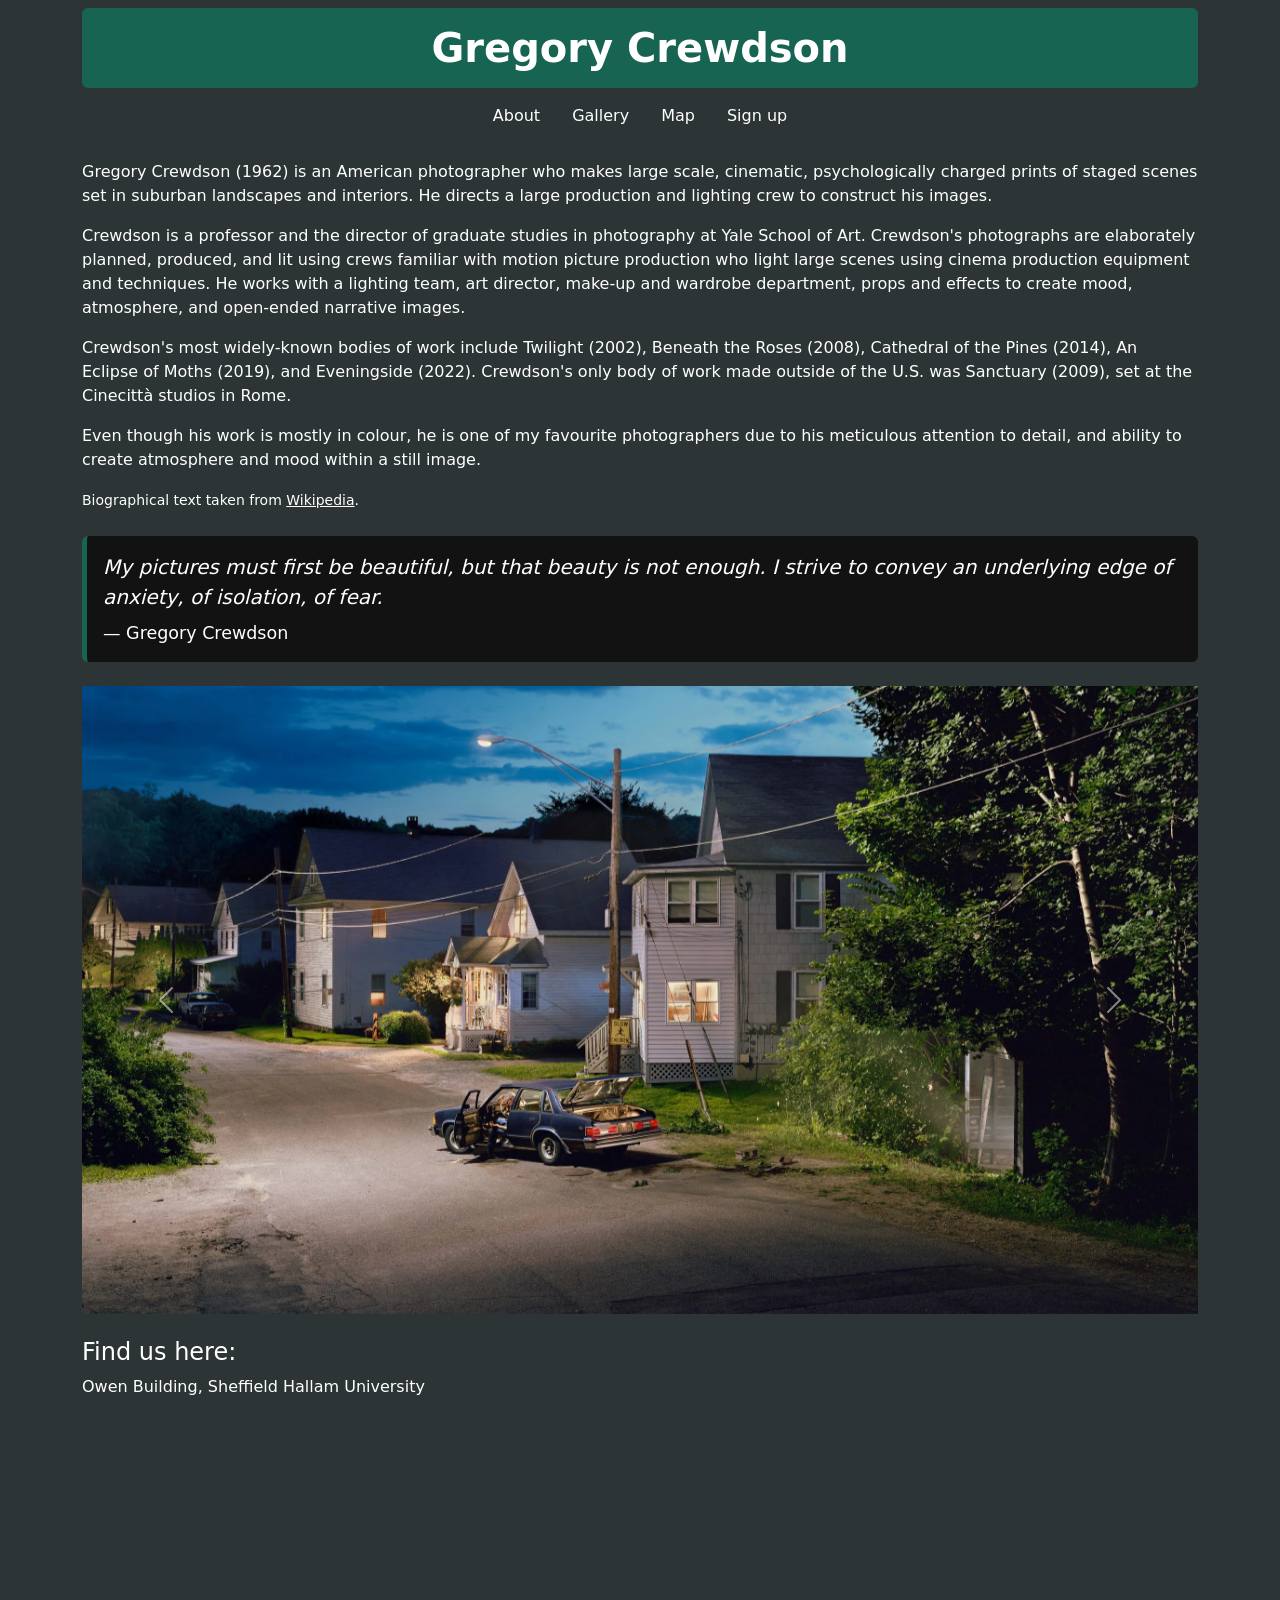
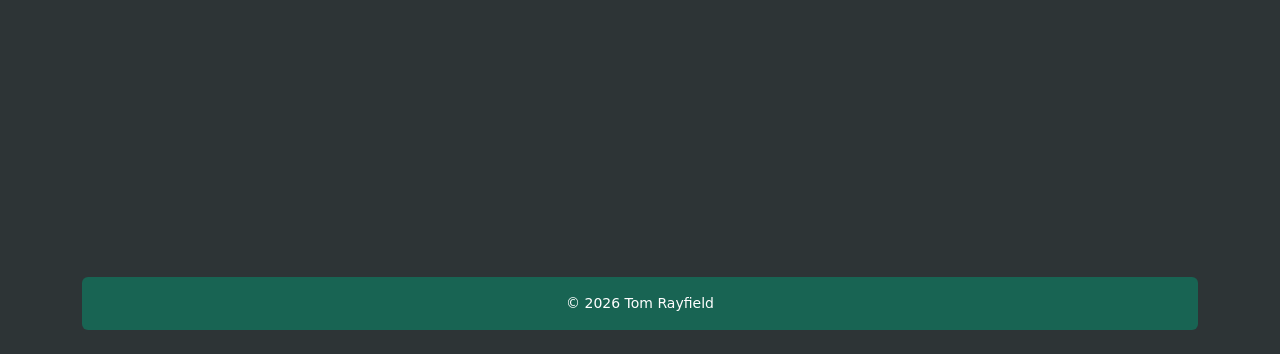
==== bootstrap.html @ 0692f91e "Add files via upload" ====
<!DOCTYPE html>
<html lang="en">
<head>
  <meta charset="UTF-8">
  <meta name="viewport" content="width=device-width, initial-scale=1">
  <meta name="description" content="A short page about Gregory Crewdson demonstrating responsive design and accessibility.">
  <title>Gregory Crewdson</title>

  <link href="https://cdn.jsdelivr.net/npm/bootstrap@5.3.3/dist/css/bootstrap.min.css" rel="stylesheet">
  <link href="bootstrap.css" rel="stylesheet">
</head>
<body>
    <header class="container my-2">
        <h1 class="bg-primary text-white text-center fs-1 fw-bold p-3 rounded-2">Gregory Crewdson</h1>
        <nav aria-label="Page sections">
            <ul class="nav justify-content-center my-2">
                <li class="nav-item"><a class="nav-link" href="#about">About</a></li>
                <li class="nav-item"><a class="nav-link" href="#gallery">Gallery</a></li>
                <li class="nav-item"><a class="nav-link" href="#map">Map</a></li>
                <li class="nav-item"><a class="nav-link" href="#signup">Sign up</a></li>
            </ul>
        </nav>
    </header>


    <main class="container my-4 text-white">
        <article id="about">
            <p>Gregory Crewdson (1962) is an American photographer who makes large scale, cinematic, psychologically charged prints of staged scenes set in suburban landscapes and interiors. He directs a large production and lighting crew to construct his images.</p>
            <p>Crewdson is a professor and the director of graduate studies in photography at Yale School of Art. Crewdson's photographs are elaborately planned, produced, and lit using crews familiar with motion picture production who light large scenes using cinema production equipment and techniques. He works with a lighting team, art director, make-up and wardrobe department, props and effects to create mood, atmosphere, and open-ended narrative images.</p>
            <p>Crewdson's most widely-known bodies of work include Twilight (2002), Beneath the Roses (2008), Cathedral of the Pines (2014), An Eclipse of Moths (2019), and Eveningside (2022). Crewdson's only body of work made outside of the U.S. was Sanctuary (2009), set at the Cinecittà studios in Rome.</p>
            <p>Even though his work is mostly in colour, he is one of my favourite photographers due to his meticulous attention to detail, and ability to create atmosphere and mood within a still image.</p>
            <p><small>Biographical text taken from <a href="https://en.wikipedia.org/wiki/Gregory_Crewdson" target="_blank">Wikipedia</a>.</small></p>
        </article>
        <blockquote class="blockquote bg-secondary border-start border-5 border-primary rounded-2 p-3 my-4">
                <p class="fst-italic mb-2">My pictures must first be beautiful, but that beauty is not enough. I strive to convey an underlying edge of anxiety, of isolation, of fear.</p>
                <footer class="blockquote-footer mt-2 text-white">Gregory Crewdson</footer>
            </blockquote>
    
        <section id="gallery">
            <div id="carouselExampleInterval" class="carousel slide" data-bs-ride="carousel">
                <div class="carousel-inner">
                    <div class="carousel-item active" data-bs-interval="5000">
                        <div class="ratio ratio-16x9">
                            <img src="bs-i1.jpg" class="object-fit-cover" alt="..." title="Gregory Crewdson - Twilight: Untitled (Man in Car with Shed) (1998)">
                        </div>
                    </div>
                    <div class="carousel-item" data-bs-interval="5000">
                        <div class="ratio ratio-16x9">
                            <img src="bs-i2.jpg" class="object-fit-cover" alt="..." title="Gregory Crewdson - Beneath The Roses: Untitled [Worthington Street] (2006) ">
                        </div>
                    </div>
                    <div class="carousel-item" data-bs-interval="5000">
                        <div class="ratio ratio-16x9">
                            <img src="bs-i3.jpg" class="object-fit-cover" style="object-position: bottom;" alt="..." title="Gregory Crewdson - Eveningside: Morningside Home for Women (2021)">
                        </div>
                    </div>
                    <div class="carousel-item" data-bs-interval="5000">
                        <div class="ratio ratio-16x9">
                            <img src="bs-i4.jpg" class="object-fit-cover" alt="..." title="Gregory Crewdson - Beneath The Roses: Untitled (Trouble with Harry's) (2004)">
                        </div>
                    </div>
                    <div class="carousel-item" data-bs-interval="5000">
                        <div class="ratio ratio-16x9">
                            <img src="bs-i5.jpg" class="object-fit-cover" alt="..." title="Gregory Crewdson - Untitled, Unreleased #4 (2003)">
                        </div>
                    </div>
                </div>
                <button class="carousel-control-prev" type="button" data-bs-target="#carouselExampleInterval" data-bs-slide="prev">
                    <span class="carousel-control-prev-icon" aria-hidden="true"></span>
                    <span class="visually-hidden">Previous</span>
                </button>
                <button class="carousel-control-next" type="button" data-bs-target="#carouselExampleInterval" data-bs-slide="next">
                    <span class="carousel-control-next-icon" aria-hidden="true"></span>
                    <span class="visually-hidden">Next</span>
                </button>
            </div>
         </section>   

        <section id="map" class="mx-auto my-4">
            <h2 class="h4">Find us here:</h2>
            <div class="ratio ratio-21x9">
                <iframe 
                    src="https://www.google.com/maps/embed?pb=!1m18!1m12!1m3!1d1775.5141531665715!2d-1.464710976149084!3d53.37935880284299!2m3!1f0!2f0!3f0!3m2!1i1024!2i768!4f13.1!3m3!1m2!1s0x48798282fe09873b%3A0xc8659573adc6aeca!2sOwen%20Building!5e0!3m2!1sen!2suk!4v1791137756285!5m2!1sen!2suk" 
                    width="100%" 
                    style="border:0;" 
                    allowfullscreen="" 
                    loading="lazy" 
                    referrerpolicy="strict-origin-when-cross-origin"
                    title="A map showing the location of the SHU Owen Building">
                </iframe>
                <p>Owen Building, Sheffield Hallam University</p>
            </div>
        </section>
    </main>
    

    <footer class="container pb-4">
        <div class="bg-primary text-white text-center small p-3 rounded-2">&copy; 2026 Tom Rayfield</div>
    </footer>


    <script src="https://cdn.jsdelivr.net/npm/bootstrap@5.3.3/dist/js/bootstrap.bundle.min.js"></script>
    <script src="script.js"></script>
  </body>
</html>
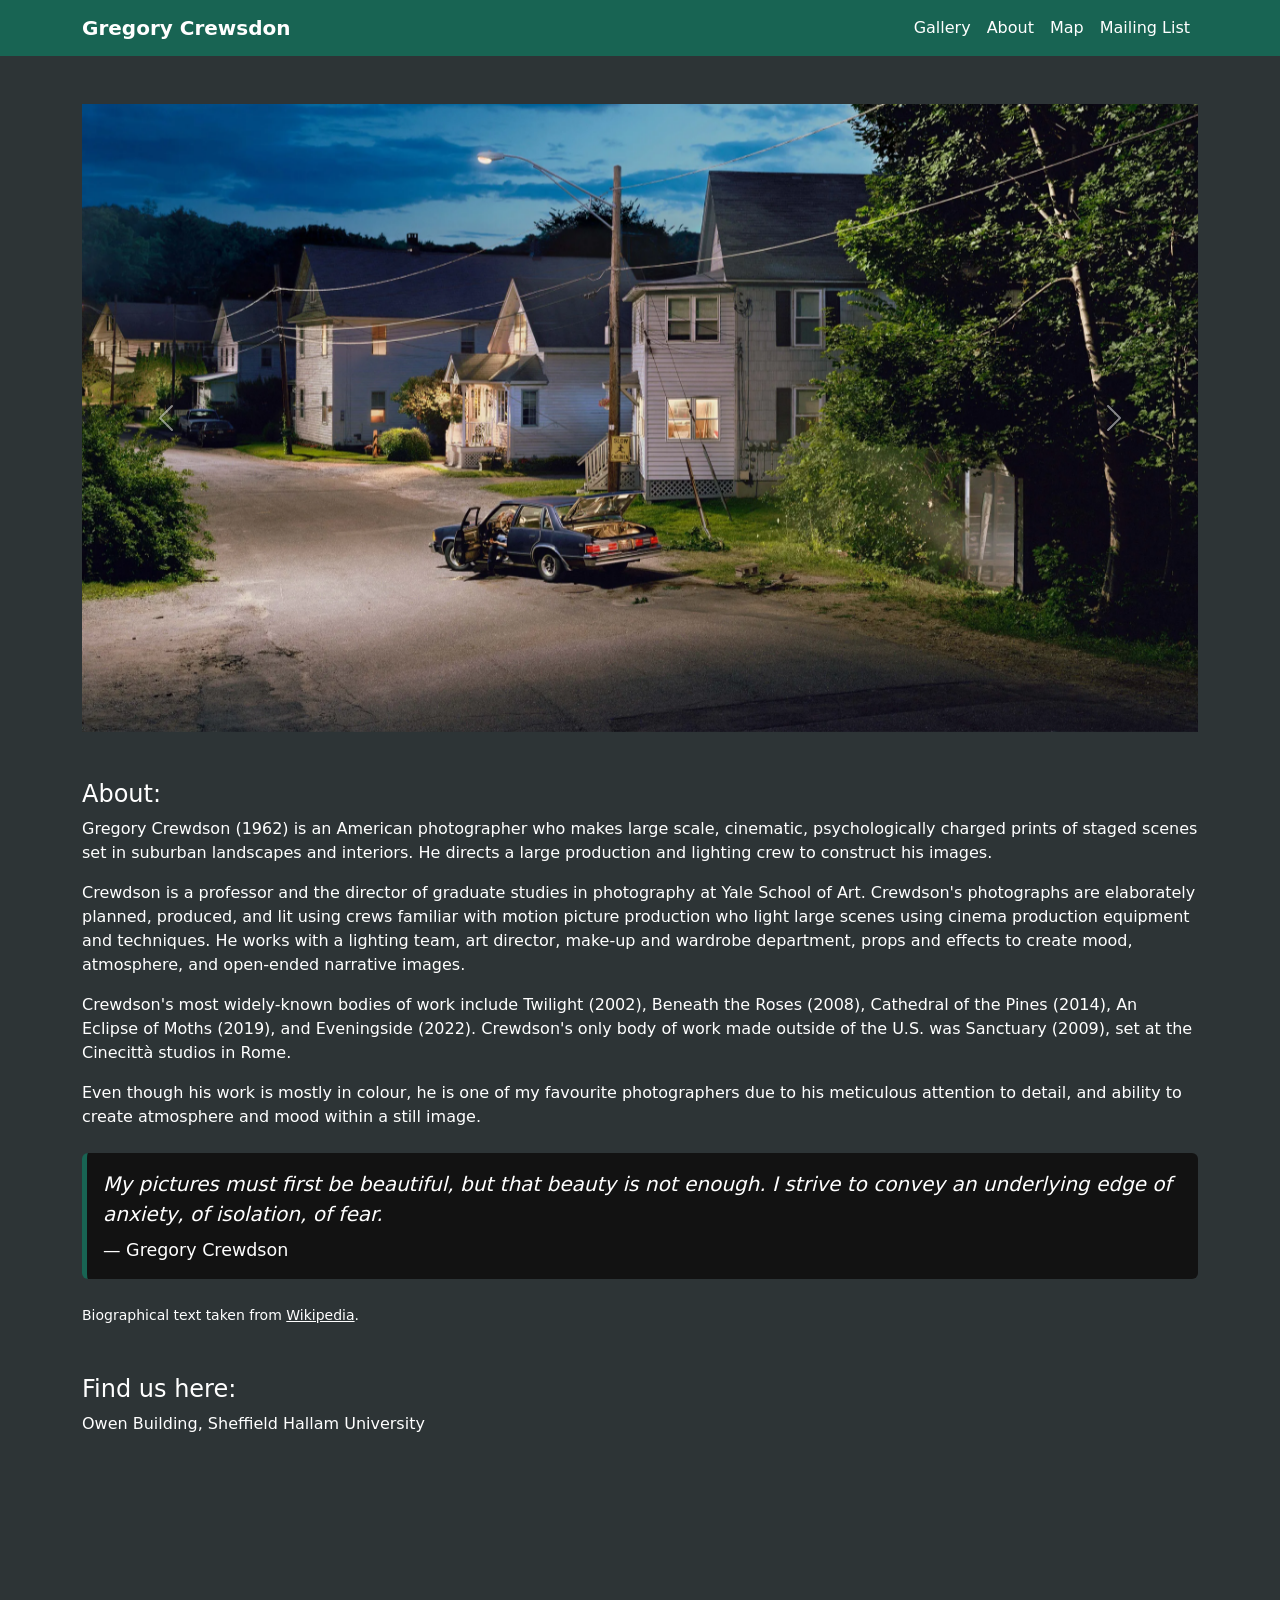
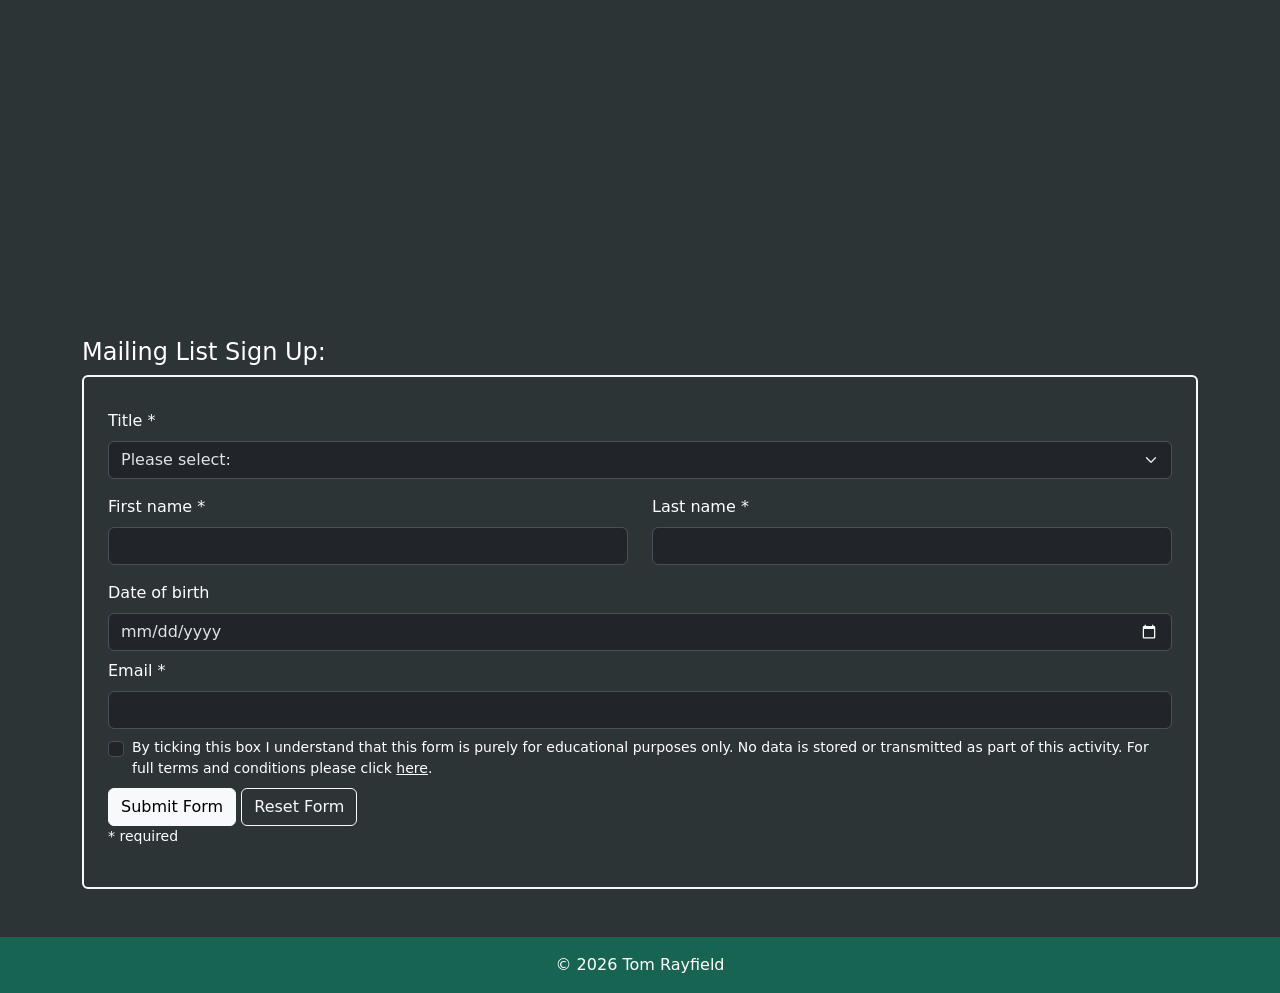
==== commit c0cd313a: "Add files via upload" ====
--- a/bootstrap.html
+++ b/bootstrap.html
@@ -10,33 +10,31 @@
   <link href="bootstrap.css" rel="stylesheet">
 </head>
 <body>
-    <header class="container my-2">
-        <h1 class="bg-primary text-white text-center fs-1 fw-bold p-3 rounded-2">Gregory Crewdson</h1>
-        <nav aria-label="Page sections">
-            <ul class="nav justify-content-center my-2">
-                <li class="nav-item"><a class="nav-link" href="#about">About</a></li>
-                <li class="nav-item"><a class="nav-link" href="#gallery">Gallery</a></li>
-                <li class="nav-item"><a class="nav-link" href="#map">Map</a></li>
-                <li class="nav-item"><a class="nav-link" href="#signup">Sign up</a></li>
-            </ul>
-        </nav>
+    <nav class="navbar navbar-expand-lg bg-primary sticky-top" data-bs-theme="dark" aria-label="Main navigation">
+        <div class="container">
+            <a class="navbar-brand" href="#top">Gregory Crewsdon</a>
+            <button class="navbar-toggler" type="button" data-bs-toggle="collapse" data-bs-target="#main-nav" aria-controls="main-nav" aria-expanded="false" aria-label="Toggle navigation">
+                <span class="navbar-toggler-icon"></span>
+            </button>
+            <div class="collapse navbar-collapse" id="main-nav">
+                <ul class="navbar-nav ms-auto mb-2 mb-lg-0">
+                    <li class="nav-item"><a class="nav-link" href="#gallery">Gallery</a></li>
+                    <li class="nav-item"><a class="nav-link" href="#about">About</a></li>                    
+                    <li class="nav-item"><a class="nav-link" href="#map">Map</a></li>
+                    <li class="nav-item"><a class="nav-link" href="#signup">Mailing List</a></li>
+                </ul>
+            </div>
+        </div>
+    </nav>
+    
+    <header>
+        <div class="container" id="top"></div>
     </header>
 
 
-    <main class="container my-4 text-white">
-        <article id="about">
-            <p>Gregory Crewdson (1962) is an American photographer who makes large scale, cinematic, psychologically charged prints of staged scenes set in suburban landscapes and interiors. He directs a large production and lighting crew to construct his images.</p>
-            <p>Crewdson is a professor and the director of graduate studies in photography at Yale School of Art. Crewdson's photographs are elaborately planned, produced, and lit using crews familiar with motion picture production who light large scenes using cinema production equipment and techniques. He works with a lighting team, art director, make-up and wardrobe department, props and effects to create mood, atmosphere, and open-ended narrative images.</p>
-            <p>Crewdson's most widely-known bodies of work include Twilight (2002), Beneath the Roses (2008), Cathedral of the Pines (2014), An Eclipse of Moths (2019), and Eveningside (2022). Crewdson's only body of work made outside of the U.S. was Sanctuary (2009), set at the Cinecittà studios in Rome.</p>
-            <p>Even though his work is mostly in colour, he is one of my favourite photographers due to his meticulous attention to detail, and ability to create atmosphere and mood within a still image.</p>
-            <p><small>Biographical text taken from <a href="https://en.wikipedia.org/wiki/Gregory_Crewdson" target="_blank">Wikipedia</a>.</small></p>
-        </article>
-        <blockquote class="blockquote bg-secondary border-start border-5 border-primary rounded-2 p-3 my-4">
-                <p class="fst-italic mb-2">My pictures must first be beautiful, but that beauty is not enough. I strive to convey an underlying edge of anxiety, of isolation, of fear.</p>
-                <footer class="blockquote-footer mt-2 text-white">Gregory Crewdson</footer>
-            </blockquote>
-    
-        <section id="gallery">
+    <main class="container text-white">
+
+        <section id="gallery" class="mx-auto my-5">
             <div id="carouselExampleInterval" class="carousel slide" data-bs-ride="carousel">
                 <div class="carousel-inner">
                     <div class="carousel-item active" data-bs-interval="5000">
@@ -74,9 +72,27 @@
                     <span class="visually-hidden">Next</span>
                 </button>
             </div>
-         </section>   
-
-        <section id="map" class="mx-auto my-4">
+         </section>
+
+        <section id="about" class="mx-auto my-5">
+            <h2 class="h4">About:</h2>
+            <article>
+                <p>Gregory Crewdson (1962) is an American photographer who makes large scale, cinematic, psychologically charged prints of staged scenes set in suburban landscapes and interiors. He directs a large production and lighting crew to construct his images.</p>
+                <p>Crewdson is a professor and the director of graduate studies in photography at Yale School of Art. Crewdson's photographs are elaborately planned, produced, and lit using crews familiar with motion picture production who light large scenes using cinema production equipment and techniques. He works with a lighting team, art director, make-up and wardrobe department, props and effects to create mood, atmosphere, and open-ended narrative images.</p>
+                <p>Crewdson's most widely-known bodies of work include Twilight (2002), Beneath the Roses (2008), Cathedral of the Pines (2014), An Eclipse of Moths (2019), and Eveningside (2022). Crewdson's only body of work made outside of the U.S. was Sanctuary (2009), set at the Cinecittà studios in Rome.</p>
+                <p>Even though his work is mostly in colour, he is one of my favourite photographers due to his meticulous attention to detail, and ability to create atmosphere and mood within a still image.</p>
+                
+            
+            <blockquote class="blockquote bg-secondary border-start border-5 border-primary rounded-2 p-3 my-4">
+                <p class="fst-italic mb-2">My pictures must first be beautiful, but that beauty is not enough. I strive to convey an underlying edge of anxiety, of isolation, of fear.</p>
+                <footer class="blockquote-footer mt-2 text-white">Gregory Crewdson</footer>
+            </blockquote>
+
+            <p><small>Biographical text taken from <a href="https://en.wikipedia.org/wiki/Gregory_Crewdson" target="_blank">Wikipedia</a>.</small></p>
+            </article>
+        </section>
+
+        <section id="map" class="mx-auto my-5">
             <h2 class="h4">Find us here:</h2>
             <div class="ratio ratio-21x9">
                 <iframe 
@@ -91,15 +107,105 @@
                 <p>Owen Building, Sheffield Hallam University</p>
             </div>
         </section>
+    
+        <section id="signup" class="my-5">
+        <h2 class="h4">Mailing List Sign Up:</h2>
+        <form id="mailing-list" class="border border-2 border-light rounded-2 p-4" data-bs-theme="dark" novalidate>
+
+            <div class="my-2">
+                <label for="title" class="form-label">Title *</label>
+                <select id="title" name="title" class="form-select" required>
+                    <option value="">Please select:</option>
+                    <option>Mr</option>
+                    <option>Mrs</option>
+                    <option>Ms</option>
+                    <option>Dr</option>
+                    <option>Lord</option>
+                    <option>Lady</option>
+                </select>
+                <div class="invalid-feedback">Please choose a title.</div>
+            </div>
+
+            <div class="row">
+                <div class="col-md-6 my-2">
+                    <label for="first-name" class="form-label">First name *</label>
+                    <input id="first-name" name="first-name" class="form-control" autocomplete="given-name" required>
+                    <div class="invalid-feedback">Please enter your first name.</div>
+                </div>
+                <div class="col-md-6 my-2">
+                    <label for="last-name" class="form-label">Last name *</label>
+                    <input id="last-name" name="last-name" class="form-control" autocomplete="family-name" required>
+                    <div class="invalid-feedback">Please enter your last name.</div>
+                </div>
+            </div>
+
+            <div class="my-2">
+                <label for="dob" class="form-label">Date of birth</label>
+                <input id="dob" name="dob" type="date" class="form-control" autocomplete="bday">
+            </div>
+
+            <div class="my-2">
+                <label for="email" class="form-label">Email *</label>
+                <input id="email" name="email" type="email" class="form-control" autocomplete="email" required>
+                <div class="invalid-feedback">Please enter a valid email address.</div>
+            </div>
+
+            <div class="form-check my-2">
+                <input class="form-check-input" type="checkbox" id="t-c" name="t-c" value="Yes" required>
+                <label class="form-check-label small" for="t-c">
+                    By ticking this box I understand that this form is purely for educational purposes only.
+                    No data is stored or transmitted as part of this activity.
+                    For full terms and conditions please click
+                    <a href="https://youtube.com/shorts/_6HzLIJPH2A?si=a6r6DligMBeWj6Gz" target="_blank" rel="noopener">here</a>.
+                </label>
+                <div class="invalid-feedback">You must tick this box to continue.</div>
+            </div>
+
+            <button type="submit" class="btn btn-light">Submit Form</button>
+            <button type="reset" class="btn btn-outline-light">Reset Form</button>
+
+            <p class="small">* required</p>
+
+            <div id="form-success" role="status" aria-live="polite"></div>
+        </form>
+    </section>
+    
+    
     </main>
     
 
-    <footer class="container pb-4">
-        <div class="bg-primary text-white text-center small p-3 rounded-2">&copy; 2026 Tom Rayfield</div>
+    <footer class="bg-primary text-white text-center py-3">
+        <div class="container">&copy; 2026 Tom Rayfield</div>
     </footer>
 
 
     <script src="https://cdn.jsdelivr.net/npm/bootstrap@5.3.3/dist/js/bootstrap.bundle.min.js"></script>
     <script src="script.js"></script>
+    <script>
+        const form = document.getElementById('mailing-list');
+        const success = document.getElementById('form-success');
+
+        form.addEventListener('submit', (event) => {
+            event.preventDefault();
+
+            if (!form.checkValidity()) {
+                form.classList.add('was-validated');
+                return;
+            }
+
+            const firstName = document.getElementById('first-name').value.trim();
+
+            const message = document.createElement('div');
+            message.className = 'alert alert-success mt-3 mb-0';
+            message.textContent = `Success! Thanks, ${firstName}, for joining the mailing list!`;
+            success.replaceChildren(message);
+        });
+
+        form.addEventListener('reset', () => {
+            form.classList.remove('was-validated');
+            success.replaceChildren();
+        });
+
+    </script>
   </body>
 </html>
